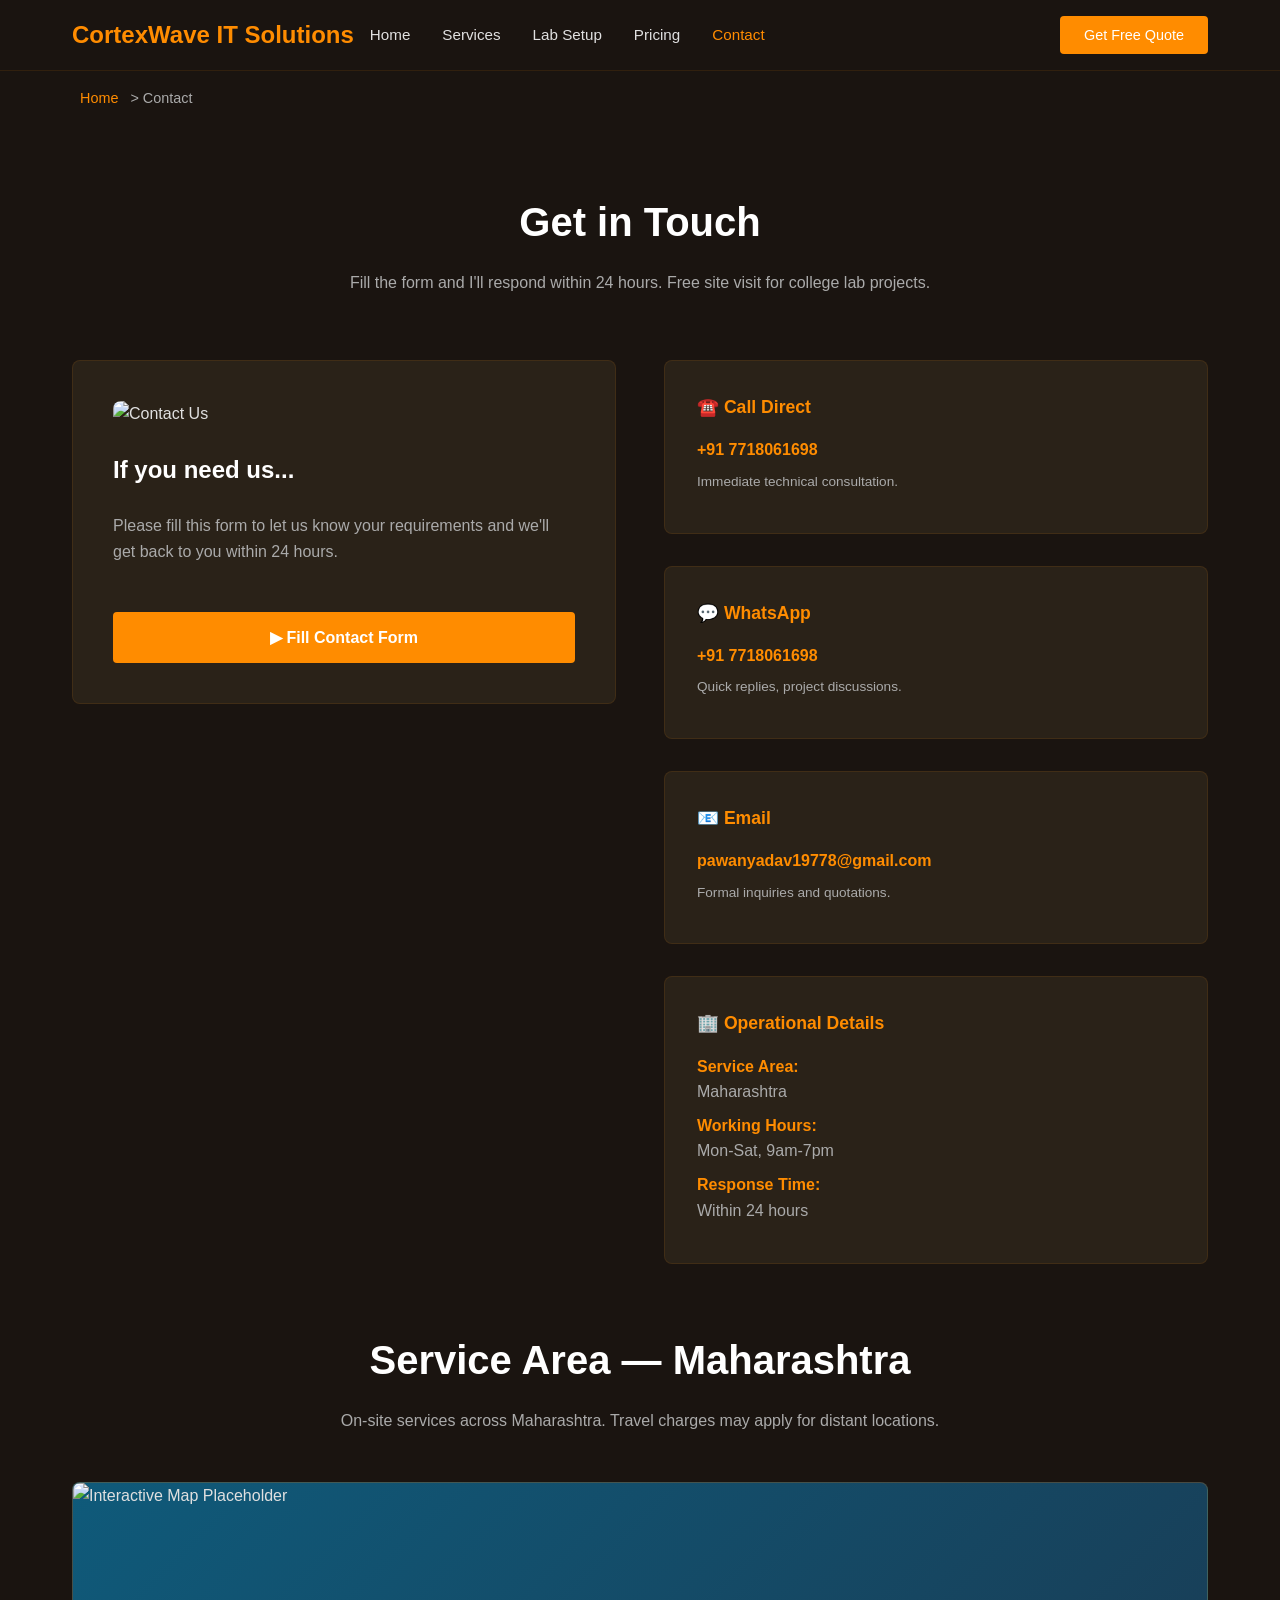
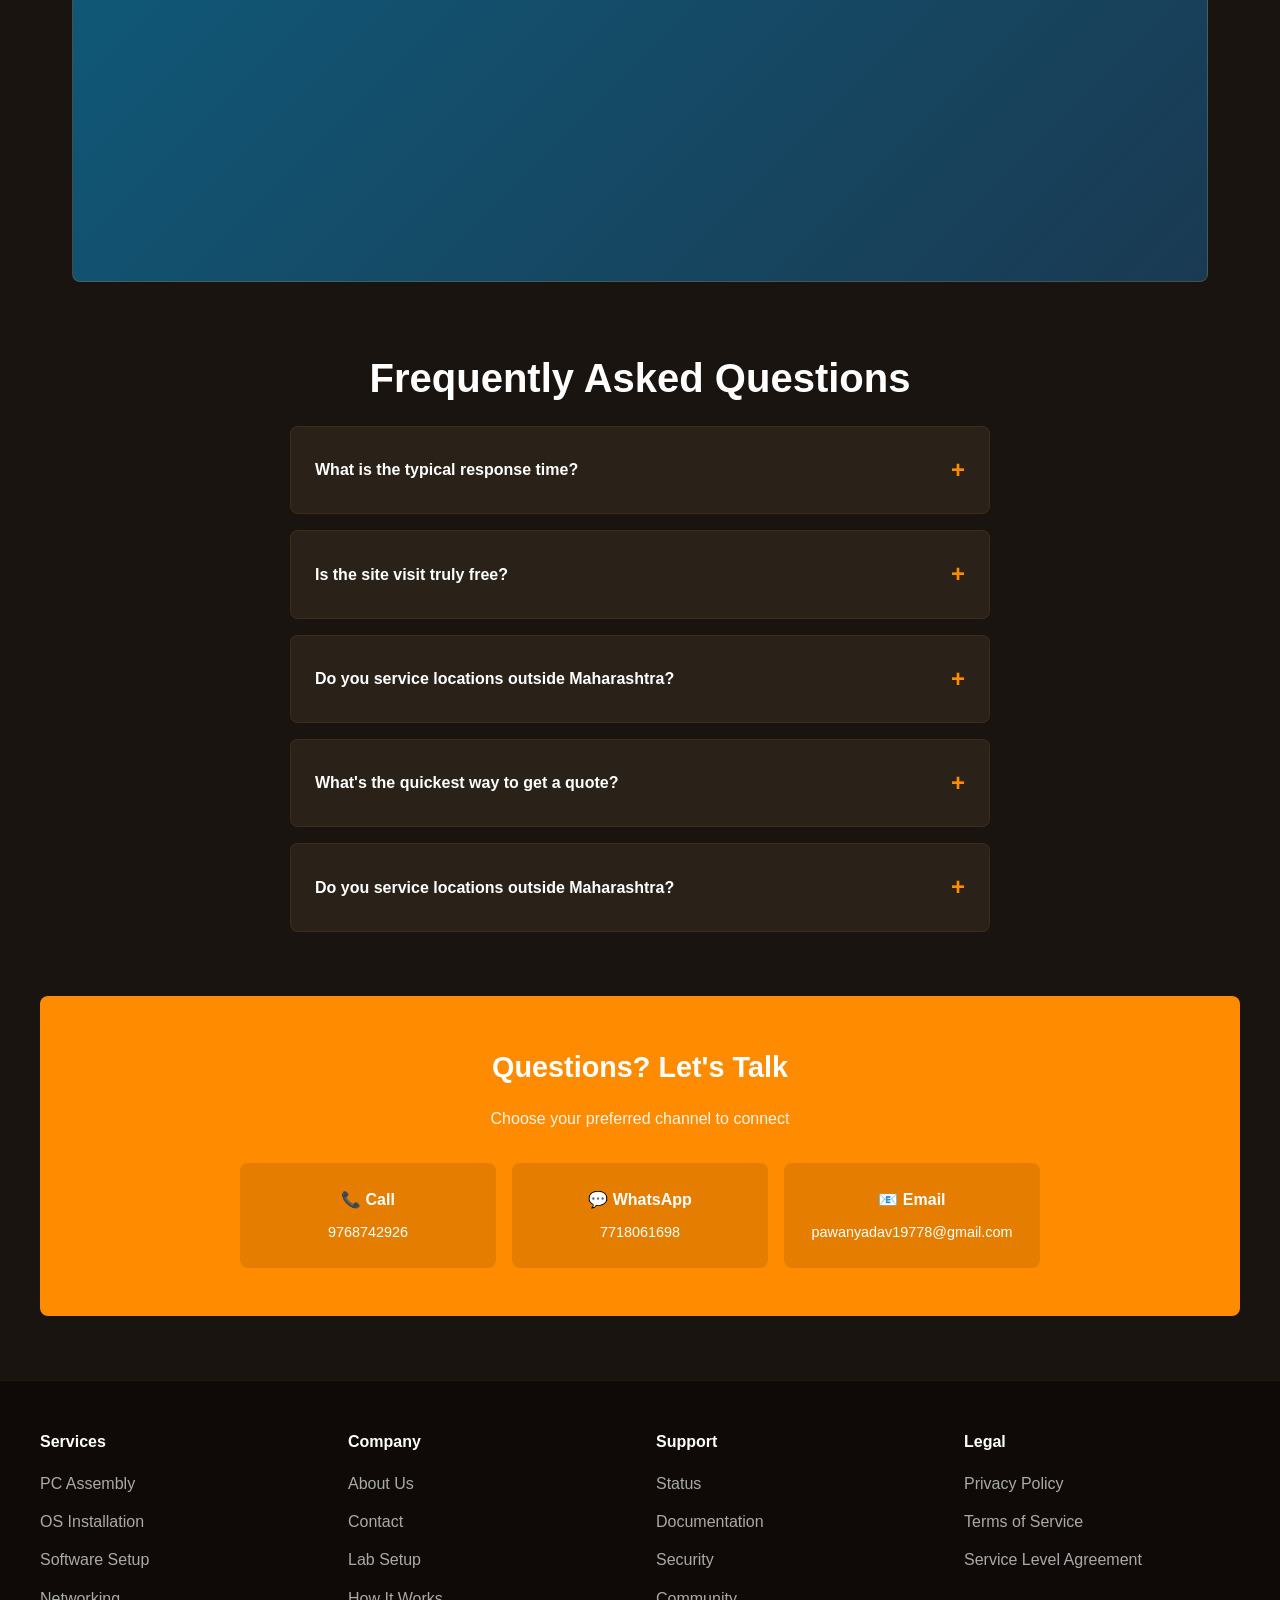
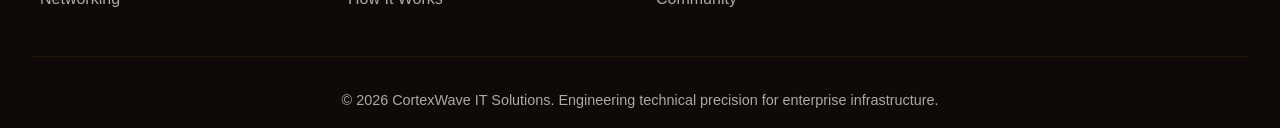
==== contact.html @ c566381f "first commit" ====
<!DOCTYPE html>
<html lang="en">

<head>
  <meta charset="UTF-8">
  <meta name="viewport" content="width=device-width, initial-scale=1.0">
  <title>Contact Us - ITCore Solutions</title>
  <link rel="stylesheet" href="css/style.css">
</head>

<body>
  <!-- HEADER & NAVIGATION -->
  <header>
    <div class="navbar">
      <a href="index.html" class="logo">
        CortexWave IT Solutions
      </a>
      <button class="menu-toggle">
        <span></span>
        <span></span>
        <span></span>
      </button>
      <nav>
        <ul>
          <li><a href="index.html">Home</a></li>
          <li><a href="services.html">Services</a></li>
          <li><a href="index.html#lab-setup">Lab Setup</a></li>
          <li><a href="pricing.html">Pricing</a></li>
          <li><a href="contact.html">Contact</a></li>
        </ul>
      </nav>
      <button class="cta-button">Get Free Quote</button>
    </div>
  </header>

  <!-- BREADCRUMB -->
  <div class="breadcrumb">
    <a href="index.html">Home</a> > Contact
  </div>

  <!-- PAGE HEADER -->
  <section class="section" style="text-align: center; margin-bottom: 3rem;">
    <h1 class="section-title">Get in Touch</h1>
    <p class="section-subtitle">Fill the form and I'll respond within 24 hours. Free site visit for college lab
      projects.</p>
  </section>

  <!-- CONTACT SECTION -->
  <section class="section">
    <div class="contact-wrapper">
      <!-- CONTACT PROMPT -->
      <div class="contact-prompt">
        <img src="https://images.unsplash.com/photo-1552664730-d307ca884978?w=400&h=300&fit=crop" alt="Contact Us" style="width: 100%; height: 300px; object-fit: cover; border-radius: 8px; margin-bottom: 1.5rem;">
        <h3>If you need us...</h3>
        <p>Please fill this form to let us know your requirements and we'll get back to you within 24 hours.</p>
        <button type="button" class="submit-button"
          onclick="window.open('https://docs.google.com/forms/d/e/1FAIpQLScsiem7WLIhkgE69iHA4ilGwhXIZQenbUrupxUTX5puWzmUIw/viewform?usp=publish-editor','_blank')">
          ▶ Fill Contact Form
        </button>
      </div>

      <!-- CONTACT INFO -->
      <div class="contact-info">
        <div class="contact-card">
          <h3>☎️ Call Direct</h3>
          <p><a href="tel:9768742926" class="contact-link">+91 7718061698</a></p>
          <p style="font-size: 0.85rem;">Immediate technical consultation.</p>
        </div>

        <div class="contact-card">
          <h3>💬 WhatsApp</h3>
          <p><a href="https://wa.me/917718061698" class="contact-link">+91 7718061698</a></p>
          <p style="font-size: 0.85rem;">Quick replies, project discussions.</p>
        </div>

        <div class="contact-card">
          <h3>📧 Email</h3>
          <p><a href="mailto:singhayush6565@gmail.com" class="contact-link">pawanyadav19778@gmail.com</a></p>
          <p style="font-size: 0.85rem;">Formal inquiries and quotations.</p>
        </div>

        <div class="contact-card">
          <h3>🏢 Operational Details</h3>
          <p style="margin: 0.5rem 0;"><strong style="color: #ff8c00;">Service Area:</strong><br />Maharashtra</p>
          <p style="margin: 0.5rem 0;"><strong style="color: #ff8c00;">Working Hours:</strong><br />Mon-Sat, 9am-7pm</p>
          <p style="margin: 0.5rem 0;"><strong style="color: #ff8c00;">Response Time:</strong><br />Within 24 hours</p>
        </div>
      </div>
    </div>
  </section>

  <!-- SERVICE AREA MAP -->
  <section class="section">
    <h2 class="section-title">Service Area — Maharashtra</h2>
    <p class="section-subtitle">On-site services across Maharashtra. Travel charges may apply for distant locations.</p>

    <div
      style="position: relative; background: linear-gradient(135deg, #0f5a7a, #1a3a52); border-radius: 8px; height: 400px; display: flex; align-items: center; justify-content: center; overflow: hidden; border: 1px solid rgba(255, 140, 0, 0.2); margin-top: 2rem;">
      <img src="https://images.unsplash.com/photo-1524661135-423995f22d0b?w=600&h=400&fit=crop"
        alt="Interactive Map Placeholder" style="width: 100%; height: 100%; object-fit: cover;">
    </div>
  </section>

  <!-- FAQ SECTION -->
  <section class="section">
    <h2 class="section-title">Frequently Asked Questions</h2>

    <div class="faq-container">
      <div class="faq-item">
        <div class="faq-question">
          <span>What is the typical response time?</span>
          <span class="faq-icon">+</span>
        </div>
        <div class="faq-answer">
          We aim to respond within 24 hours for all inquiries. For urgent matters, you can call directly at 9768742926
          or WhatsApp for immediate assistance.
        </div>
      </div>

      <div class="faq-item">
        <div class="faq-question">
          <span>Is the site visit truly free?</span>
          <span class="faq-icon">+</span>
        </div>
        <div class="faq-answer">
          Yes, absolutely. For eligible educational institutions, the site visit is completely free with no obligation
          to purchase our services. This is our way to understand your exact requirements.
        </div>
      </div>

      <div class="faq-item">
        <div class="faq-question">
          <span>Do you service locations outside Maharashtra?</span>
          <span class="faq-icon">+</span>
        </div>
        <div class="faq-answer">
          We primarily serve Maharashtra. For distant locations outside Maharashtra, travel charges may apply. Contact
          us to discuss feasibility.
        </div>
      </div>

      <div class="faq-item">
        <div class="faq-question">
          <span>What's the quickest way to get a quote?</span>
          <span class="faq-icon">+</span>
        </div>
        <div class="faq-answer">
          WhatsApp is fastest. Send details of your project and we'll respond with preliminary pricing and next steps
          within a few hours.
        </div>
      </div>

      <div class="faq-item">
        <div class="faq-question">
          <span>Do you service locations outside Maharashtra?</span>
          <span class="faq-icon">+</span>
        </div>
        <div class="faq-answer">
          We primarily serve Maharashtra. For distant locations outside Maharashtra, travel charges may apply. Contact
          us to discuss feasibility.
        </div>
      </div>
    </div>
  </section>

  <!-- QUICK CONTACT CTA -->
  <section class="section" style="background-color: #ff8c00; padding: 3rem 2rem; border-radius: 8px;">
    <div style="text-align: center;">
      <h3 style="font-size: 1.8rem; margin-bottom: 1rem; color: white;">Questions? Let's Talk</h3>
      <p style="margin-bottom: 2rem; color: rgba(255,255,255,0.9); font-size: 1rem;">Choose your preferred channel to
        connect</p>

      <div
        style="display: grid; grid-template-columns: repeat(auto-fit, minmax(200px, 1fr)); gap: 1rem; max-width: 800px; margin: 0 auto;">
        <a href="tel:9768742926"
          style="display: block; padding: 1.5rem; background-color: rgba(0,0,0,0.1); border-radius: 8px; color: white; text-decoration: none; transition: all 0.3s ease;">
          <h4 style="margin-bottom: 0.5rem;">📞 Call</h4>
          <p style="font-size: 0.9rem;">9768742926</p>
        </a>

        <a href="https://wa.me/917718061698?text=Hi%20I%20would%20like%20to%20know%20more%20about%20your%20IT%20services"
          style="display: block; padding: 1.5rem; background-color: rgba(0,0,0,0.1); border-radius: 8px; color: white; text-decoration: none; transition: all 0.3s ease;"
          target="_blank">
          <h4 style="margin-bottom: 0.5rem;">💬 WhatsApp</h4>
          <p style="font-size: 0.9rem;">7718061698</p>
        </a>

        <a href="mailto:pawanyadav19778@gmail.com"
          style="display: block; padding: 1.5rem; background-color: rgba(0,0,0,0.1); border-radius: 8px; color: white; text-decoration: none; transition: all 0.3s ease;">
          <h4 style="margin-bottom: 0.5rem;">📧 Email</h4>
          <p style="font-size: 0.9rem;">pawanyadav19778@gmail.com</p>
        </a>
      </div>
    </div>
  </section>

  <!-- FOOTER -->
  <footer>
    <div class="container">
      <div>
        <h4>Services</h4>
        <ul>
          <li><a href="services.html">PC Assembly</a></li>
          <li><a href="services.html">OS Installation</a></li>
          <li><a href="services.html">Software Setup</a></li>
          <li><a href="services.html">Networking</a></li>
        </ul>
      </div>
      <div>
        <h4>Company</h4>
        <ul>
          <li><a href="#">About Us</a></li>
          <li><a href="contact.html">Contact</a></li>
          <li><a href="#">Lab Setup</a></li>
          <li><a href="#">How It Works</a></li>
        </ul>
      </div>
      <div>
        <h4>Support</h4>
        <ul>
          <li><a href="#">Status</a></li>
          <li><a href="#">Documentation</a></li>
          <li><a href="#">Security</a></li>
          <li><a href="#">Community</a></li>
        </ul>
      </div>
      <div>
        <h4>Legal</h4>
        <ul>
          <li><a href="#">Privacy Policy</a></li>
          <li><a href="#">Terms of Service</a></li>
          <li><a href="#">Service Level Agreement</a></li>
        </ul>
      </div>
    </div>
    <div class="footer-bottom">
      <p>&copy; 2026 CortexWave IT Solutions. Engineering technical precision for enterprise infrastructure.</p>
    </div>
  </footer>

  <script src="js/script.js"></script>
</body>

</html>
---- css/style.css ----
* {
  margin: 0;
  padding: 0;
  box-sizing: border-box;
}

html, body {
  overflow-x: hidden;
}

:root {
  --primary-color: #ff8c00;
  --dark-bg: #1a1410;
  --dark-card: #2a2218;
  --text-light: #e0e0e0;
  --text-dark: #333;
  --accent-orange: #ff6b35;
}

body {
  font-family: 'Segoe UI', Tahoma, Geneva, Verdana, sans-serif;
  background-color: var(--dark-bg);
  color: var(--text-light);
  line-height: 1.6;
  overflow-x: hidden;
}

/* ===== HEADER & NAVIGATION ===== */
header {
  background-color: var(--dark-bg);
  padding: 1rem 0;
  position: sticky;
  top: 0;
  z-index: 100;
  border-bottom: 1px solid rgba(255, 140, 0, 0.1);
}

.navbar {
  max-width: 1200px;
  margin: 0 auto;
  padding: 0 2rem;
  display: flex;
  justify-content: flex-start;
  align-items: center;
  gap: 1rem;
  flex-wrap: wrap;
}

.logo {
  font-size: 1.5rem;
  font-weight: bold;
  color: var(--primary-color);
  text-decoration: none;
  display: flex;
  align-items: center;
  gap: 0.5rem;
  white-space: nowrap;
  order: 1;
}

.logo img {
  width: 32px;
  height: 32px;
}

/* Hamburger Menu Toggle */
.menu-toggle {
  display: none;
  flex-direction: column;
  background: none;
  border: none;
  cursor: pointer;
  padding: 0.5rem;
  gap: 0.4rem;
  order: 3;
}

.menu-toggle span {
  width: 25px;
  height: 3px;
  background-color: var(--primary-color);
  border-radius: 2px;
  transition: all 0.3s ease;
  display: block;
}

.menu-toggle.active span:nth-child(1) {
  transform: rotate(45deg) translate(8px, 8px);
}

.menu-toggle.active span:nth-child(2) {
  opacity: 0;
}

.menu-toggle.active span:nth-child(3) {
  transform: rotate(-45deg) translate(7px, -7px);
}

nav {
  flex: 1;
  display: flex;
  order: 2;
}

nav ul {
  display: flex;
  list-style: none;
  gap: 2rem;
  width: 100%;
}

nav a {
  color: var(--text-light);
  text-decoration: none;
  transition: all 0.3s ease;
  font-size: 0.95rem;
  position: relative;
  padding: 0.5rem 0;
}

nav a::after {
  content: '';
  position: absolute;
  bottom: 0;
  left: 0;
  width: 0;
  height: 2px;
  background-color: var(--primary-color);
  transition: width 0.3s ease;
}

nav a:hover {
  color: var(--primary-color);
}

nav a:hover::after {
  width: 100%;
}

.cta-button {
  background-color: var(--primary-color);
  color: white;
  padding: 0.7rem 1.5rem;
  border: none;
  border-radius: 4px;
  cursor: pointer;
  font-size: 0.9rem;
  transition: all 0.3s ease;
  white-space: nowrap;
  margin-left: auto;
  order: 3;
}

.cta-button:hover {
  background-color: var(--accent-orange);
  transform: translateY(-2px);
  box-shadow: 0 5px 15px rgba(255, 140, 0, 0.3);
}

/* ===== HERO SECTION ===== */
.hero {
  background: linear-gradient(135deg, var(--dark-bg) 0%, #2a1f18 100%);
  padding: 80px 2rem;
  text-align: left;
  max-width: 1200px;
  margin: 0 auto;
  display: grid;
  grid-template-columns: 1fr 1fr;
  gap: 4rem;
  align-items: center;
  width: 100%;
}

.hero-content h1 {
  font-size: 3rem;
  margin: 1rem 0;
  line-height: 1.2;
  color: white;
}

.hero-content h1 span {
  color: var(--primary-color);
}

.hero-content p {
  font-size: 1rem;
  margin-bottom: 2rem;
  color: #aaa;
  line-height: 1.8;
}

.hero-buttons {
  display: flex;
  gap: 1rem;
  margin-bottom: 2rem;
}

.hero-buttons .cta-button {
  padding: 1rem 2rem;
  font-size: 1rem;
}

.hero-buttons .secondary-button {
  background-color: transparent;
  border: 1px solid var(--primary-color);
  color: var(--primary-color);
}

.hero-buttons .secondary-button:hover {
  background-color: var(--primary-color);
  color: white;
}

.hero-image {
  background: linear-gradient(135deg, #0f5a7a, #1a3a52);
  border-radius: 8px;
  overflow: hidden;
  height: 400px;
  display: flex;
  align-items: center;
  justify-content: center;
  border: 1px solid rgba(255, 140, 0, 0.2);
}

.hero-image img {
  width: 100%;
  height: 100%;
  object-fit: cover;
}

.stats {
  display: grid;
  grid-template-columns: repeat(4, 1fr);
  gap: 2rem;
  margin-top: 3rem;
  padding-top: 3rem;
  border-top: 1px solid rgba(255, 255, 255, 0.1);
}

.stat {
  text-align: center;
}

.stat-number {
  font-size: 2rem;
  color: var(--primary-color);
  font-weight: bold;
}

.stat-label {
  color: #aaa;
  font-size: 0.9rem;
  margin-top: 0.5rem;
}

/* ===== SERVICES GRID ===== */
.section {
  max-width: 1200px;
  margin: 4rem auto;
  padding: 0 2rem;
  width: 100%;
}

.section-title {
  text-align: center;
  font-size: 2.5rem;
  margin-bottom: 1rem;
  color: white;
}

.section-subtitle {
  text-align: center;
  color: #aaa;
  margin-bottom: 3rem;
  font-size: 1rem;
}

.services-grid {
  display: grid;
  grid-template-columns: repeat(auto-fit, minmax(280px, 1fr));
  gap: 2rem;
  margin-bottom: 4rem;
}

.service-card {
  background-color: var(--dark-card);
  padding: 2rem;
  border-radius: 8px;
  border: 1px solid rgba(255, 140, 0, 0.1);
  transition: all 0.3s ease;
  cursor: pointer;
}

.service-card:hover {
  border-color: var(--primary-color);
  transform: translateY(-5px);
  box-shadow: 0 10px 30px rgba(255, 140, 0, 0.2);
}

.service-icon {
  font-size: 3rem;
  margin-bottom: 1rem;
  color: var(--primary-color);
}

.service-card h3 {
  font-size: 1.3rem;
  margin-bottom: 1rem;
  color: white;
}

.service-card p {
  font-size: 0.95rem;
  color: #aaa;
  line-height: 1.6;
}

.view-details {
  color: var(--primary-color);
  text-decoration: none;
  margin-top: 1.5rem;
  display: inline-block;
  font-size: 0.9rem;
  font-weight: 600;
}

.view-details:hover {
  text-decoration: underline;
}

/* ===== SERVICE DETAIL SECTIONS ===== */
.service-detail {
  display: grid;
  grid-template-columns: repeat(2, minmax(0, 1fr));
  gap: 3rem;
  align-items: center;
  width: 100%;
}

.service-detail .service-image {
  border-radius: 8px;
  overflow: hidden;
  min-height: 400px;
  display: flex;
  align-items: center;
  justify-content: center;
}

.service-detail .service-image img {
  width: 100%;
  height: 100%;
  object-fit: cover;
  display: block;
}

/* Zigzag layout: alternate image and text positions */
.service-detail:nth-of-type(even) {
  direction: rtl;
}

.service-detail:nth-of-type(even) > * {
  direction: ltr;
}

.service-detail .service-text h3 {
  font-size: 2rem;
  margin-bottom: 1.5rem;
  color: white;
}

.service-detail .service-text p {
  color: #aaa;
  line-height: 1.8;
  margin-bottom: 1.5rem;
  font-size: 0.95rem;
}

.service-detail .service-list {
  display: grid;
  gap: 1.2rem;
  margin-top: 2rem;
}

.service-detail .service-point {
  display: flex;
  align-items: flex-start;
  gap: 1rem;
}

.service-detail .service-point span {
  color: var(--primary-color);
  font-weight: bold;
  font-size: 1.1rem;
  margin-top: 2px;
  flex-shrink: 0;
}

.service-detail .service-point h4 {
  color: white;
  margin: 0;
  font-size: 0.95rem;
  font-weight: 500;
}

/* ===== LAB SETUP SECTION ===== */
.lab-setup-detail {
  display: grid;
  grid-template-columns: repeat(2, minmax(0, 1fr));
  gap: 3rem;
  align-items: center;
  width: 100%;
}

.lab-image {
  border-radius: 8px;
  overflow: hidden;
  min-height: 400px;
  display: flex;
  align-items: center;
  justify-content: center;
}

.lab-image img {
  width: 100%;
  height: 100%;
  object-fit: cover;
  display: block;
}

.lab-content h3 {
  font-size: 2rem;
  margin-bottom: 1.5rem;
  color: white;
}

.lab-content p {
  color: #aaa;
  line-height: 1.8;
  margin-bottom: 1.5rem;
}

/* ===== PRICING PAGE ===== */
.pricing-container {
  display: grid;
  grid-template-columns: repeat(auto-fit, minmax(300px, 1fr));
  gap: 2rem;
  margin-bottom: 4rem;
}

.pricing-card {
  background-color: var(--dark-card);
  padding: 2.5rem;
  border-radius: 8px;
  border: 1px solid rgba(255, 140, 0, 0.1);
  position: relative;
}

.pricing-card.featured {
  border-color: var(--primary-color);
  box-shadow: 0 0 30px rgba(255, 140, 0, 0.2);
  transform: scale(1.05);
}

.pricing-badge {
  position: absolute;
  top: -15px;
  left: 50%;
  transform: translateX(-50%);
  background-color: var(--primary-color);
  color: white;
  padding: 0.3rem 1rem;
  border-radius: 20px;
  font-size: 0.8rem;
  font-weight: 600;
}

.pricing-card h3 {
  font-size: 1.3rem;
  margin-bottom: 0.5rem;
  color: white;
}

.pricing-card .subtitle {
  color: #aaa;
  font-size: 0.9rem;
  margin-bottom: 1.5rem;
}

.price {
  font-size: 2.5rem;
  color: var(--primary-color);
  margin: 1rem 0;
  font-weight: bold;
}

.price-unit {
  font-size: 0.9rem;
  color: #aaa;
}

.pricing-features {
  list-style: none;
  margin: 2rem 0;
  color: #aaa;
}

.pricing-features li {
  padding: 0.8rem 0;
  border-bottom: 1px solid rgba(255, 255, 255, 0.05);
  display: flex;
  align-items: center;
  gap: 0.8rem;
}

.pricing-features li:before {
  content: "✓";
  color: var(--primary-color);
  font-weight: bold;
  font-size: 1.2rem;
}

.pricing-button {
  width: 100%;
  padding: 1rem;
  margin-top: 2rem;
  background-color: var(--primary-color);
  color: white;
  border: none;
  border-radius: 4px;
  cursor: pointer;
  font-size: 1rem;
  font-weight: 600;
  transition: background-color 0.3s ease;
}

.pricing-button:hover {
  background-color: var(--accent-orange);
}

.pricing-card.featured .pricing-button {
  background-color: var(--primary-color);
}

/* ===== CONTACT PAGE ===== */
.contact-wrapper {
  display: grid;
  grid-template-columns: 1fr 1fr;
  gap: 3rem;
  margin-bottom: 3rem;
}

.contact-form {
  background-color: var(--dark-card);
  padding: 2.5rem;
  border-radius: 8px;
  border: 1px solid rgba(255, 140, 0, 0.1);
}

.form-group {
  margin-bottom: 1.5rem;
}

.form-group label {
  display: block;
  margin-bottom: 0.5rem;
  color: white;
  font-size: 0.9rem;
  font-weight: 600;
}

.form-group input,
.form-group textarea,
.form-group select {
  width: 100%;
  padding: 0.8rem;
  background-color: #1a1410;
  border: 1px solid rgba(255, 140, 0, 0.1);
  border-radius: 4px;
  color: var(--text-light);
  font-size: 0.9rem;
  font-family: inherit;
  transition: border-color 0.3s ease;
}

.form-group input:focus,
.form-group textarea:focus,
.form-group select:focus {
  outline: none;
  border-color: var(--primary-color);
}

.form-row {
  display: grid;
  grid-template-columns: 1fr 1fr;
  gap: 1rem;
}

.form-group textarea {
  min-height: 120px;
  resize: vertical;
}

.submit-button {
  width: 100%;
  padding: 1rem;
  background-color: var(--primary-color);
  color: white;
  border: none;
  border-radius: 4px;
  cursor: pointer;
  font-size: 1rem;
  font-weight: 600;
  transition: background-color 0.3s ease;
  margin-top: 1rem;
}

.submit-button:hover {
  background-color: var(--accent-orange);
}

.contact-prompt {
  background-color: var(--dark-card);
  padding: 2.5rem;
  border-radius: 8px;
  border: 1px solid rgba(255, 140, 0, 0.1);
}

.contact-prompt h3 {
  font-size: 1.5rem;
  color: white;
  margin-bottom: 1.5rem;
}

.contact-prompt p {
  color: #aaa;
  margin-bottom: 2rem;
  line-height: 1.6;
}

.contact-info {
  display: flex;
  flex-direction: column;
  gap: 2rem;
}

.contact-card {
  background-color: var(--dark-card);
  padding: 2rem;
  border-radius: 8px;
  border: 1px solid rgba(255, 140, 0, 0.1);
  transition: all 0.3s ease;
}

.contact-card:hover {
  border-color: var(--primary-color);
  transform: translateY(-5px);
}

.contact-card h3 {
  color: var(--primary-color);
  margin-bottom: 1rem;
  font-size: 1.1rem;
}

.contact-card p {
  color: #aaa;
  margin-bottom: 0.5rem;
}

.contact-link {
  color: var(--primary-color);
  text-decoration: none;
  font-weight: 600;
  transition: color 0.3s ease;
}

.contact-link:hover {
  color: var(--accent-orange);
  text-decoration: underline;
}

/* ===== FAQ SECTION ===== */
.faq-container {
  max-width: 700px;
  margin: 0 auto;
}

.faq-item {
  background-color: var(--dark-card);
  margin-bottom: 1rem;
  border-radius: 8px;
  border: 1px solid rgba(255, 140, 0, 0.1);
  overflow: hidden;
}

.faq-question {
  background-color: var(--dark-card);
  padding: 1.5rem;
  cursor: pointer;
  display: flex;
  justify-content: space-between;
  align-items: center;
  transition: all 0.3s ease;
  color: white;
  font-weight: 600;
}

.faq-question:hover {
  background-color: #3a3228;
}

.faq-icon {
  color: var(--primary-color);
  font-size: 1.5rem;
  transition: transform 0.3s ease;
}

.faq-item.active .faq-icon {
  transform: rotate(45deg);
}

.faq-answer {
  padding: 0 1.5rem;
  max-height: 0;
  overflow: hidden;
  transition: all 0.3s ease;
  color: #aaa;
}

.faq-item.active .faq-answer {
  padding: 1.5rem;
  max-height: 500px;
}

/* ===== FOOTER ===== */
footer {
  background-color: #0f0a07;
  color: #aaa;
  padding: 3rem 2rem 1rem;
  border-top: 1px solid rgba(255, 140, 0, 0.1);
  margin-top: 4rem;
  width: 100%;
}

footer .container {
  max-width: 1200px;
  margin: 0 auto;
  display: grid;
  grid-template-columns: repeat(auto-fit, minmax(200px, 1fr));
  gap: 2rem;
  margin-bottom: 2rem;
  width: 100%;
}

footer h4 {
  color: white;
  margin-bottom: 1rem;
  font-size: 1rem;
}

footer ul {
  list-style: none;
}

footer ul li {
  margin-bottom: 0.8rem;
}

footer a {
  color: #aaa;
  text-decoration: none;
  transition: color 0.3s ease;
}

footer a:hover {
  color: var(--primary-color);
}

.footer-bottom {
  border-top: 1px solid rgba(255, 140, 0, 0.1);
  padding-top: 2rem;
  text-align: center;
  font-size: 0.9rem;
}

/* ===== BREADCRUMB ===== */
.breadcrumb {
  max-width: 1200px;
  margin: 0 auto;
  padding: 1rem 2rem;
  color: #aaa;
  font-size: 0.9rem;
  width: 100%;
}

.breadcrumb a {
  color: var(--primary-color);
  text-decoration: none;
  margin: 0 0.5rem;
}

.breadcrumb a:hover {
  text-decoration: underline;
}

/* ===== BADGE ===== */
.badge {
  display: inline-block;
  background-color: transparent;
  border: 1px solid var(--primary-color);
  color: var(--primary-color);
  padding: 0.4rem 1rem;
  border-radius: 20px;
  font-size: 0.8rem;
  margin-bottom: 1.5rem;
  text-transform: uppercase;
  font-weight: 600;
}

/* ===== RESPONSIVE ===== */
@media (max-width: 992px) {
  .service-detail {
    gap: 2rem;
  }

  .service-detail .service-image {
    min-height: 320px;
  }

  .lab-setup-detail {
    gap: 2rem;
  }

  .lab-image {
    min-height: 320px;
  }
}

@media (max-width: 768px) {
  .section {
    padding: 0 1.5rem;
  }

  .service-detail {
    grid-template-columns: 1fr;
    gap: 2rem;
  }

  .service-detail .service-image {
    min-height: 280px;
    order: -1;
  }

  .service-detail .service-text {
    order: 1;
  }

  .lab-setup-detail {
    grid-template-columns: 1fr;
    gap: 2rem;
  }

  .lab-image {
    min-height: 280px;
    order: -1;
  }

  .lab-content {
    order: 1;
  }

  .service-detail .service-text h3 {
    font-size: 1.6rem;
    margin-bottom: 1rem;
  }

  nav ul {
    gap: 1rem;
  }

  .hero {
    grid-template-columns: 1fr;
    padding: 40px 2rem;
  }

  .hero-content h1 {
    font-size: 2rem;
  }

  .stats {
    grid-template-columns: repeat(2, 1fr);
  }

  .contact-wrapper {
    grid-template-columns: 1fr;
  }

  .form-row {
    grid-template-columns: 1fr;
  }

  .services-grid {
    grid-template-columns: 1fr;
  }

  .pricing-container {
    grid-template-columns: 1fr;
  }

  .pricing-card.featured {
    transform: scale(1);
  }

  /* Mobile Menu Hamburger */
  .menu-toggle {
    display: flex;
  }

  .navbar {
    position: relative;
  }

  nav {
    position: fixed;
    top: 60px;
    left: 0;
    right: 0;
    background-color: #2a2218;
    flex-direction: column;
    padding: 0;
    max-height: 0;
    overflow-y: auto;
    transition: max-height 0.3s ease, padding 0.3s ease, visibility 0.3s ease;
    border-bottom: 1px solid rgba(255, 140, 0, 0.1);
    box-shadow: 0 10px 25px rgba(0, 0, 0, 0.5);
    visibility: hidden;
    z-index: 99;
    margin-left: 0;
  }

  nav.active {
    max-height: calc(100vh - 60px);
    padding: 1.5rem 0;
    visibility: visible;
  }

  nav ul {
    flex-direction: column;
    gap: 0;
    width: 100%;
  }

  nav li {
    border-bottom: 1px solid rgba(255, 255, 255, 0.05);
  }

  nav a {
    display: block;
    padding: 1rem 2rem;
    font-size: 1rem;
  }

  nav a::after {
    display: none;
  }

  nav a:hover {
    background-color: rgba(255, 140, 0, 0.1);
    padding-left: 2.3rem;
  }

  .cta-button {
    padding: 0.6rem 1.2rem;
    font-size: 0.85rem;
    margin-left: auto;
  }

  header {
    padding: 0.8rem 0;
  }

  .navbar {
    padding: 0 1rem;
    justify-content: flex-start;
    gap: 0.5rem;
  }

  .logo {
    font-size: 1.2rem;
  }
}

@media (max-width: 480px) {
  .navbar {
    flex-wrap: wrap;
    padding: 0 1rem;
    justify-content: flex-start;
    gap: 0.5rem;
  }

  .logo {
    font-size: 1rem;
    order: 1;
  }

  .cta-button {
    order: 2;
    margin-left: auto;
    padding: 0.6rem 1rem;
    font-size: 0.8rem;
  }

  .menu-toggle {
    order: 3;
  }

  nav {
    order: 4;
    position: fixed;
    top: 60px;
    left: 0;
    right: 0;
    bottom: 0;
    width: 100%;
    background-color: #2a2218;
    max-height: calc(100vh - 60px);
    border-radius: 0;
    box-shadow: 0 20px 40px rgba(0, 0, 0, 0.7);
    visibility: hidden;
    transition: max-height 0.3s ease, visibility 0.3s ease;
    margin-left: 0;
    flex: none;
  }

  nav.active {
    max-height: calc(100vh - 60px);
    visibility: visible;
  }

  nav ul {
    padding-top: 0;
  }

  nav a {
    padding: 1.2rem 1.5rem;
    border-bottom: 1px solid rgba(255, 255, 255, 0.05);
  }

  nav a:hover {
    padding-left: 1.8rem;
  }

  nav li:last-child {
    border-bottom: none;
  }

  .section {
    padding: 0 1rem;
    margin: 2rem auto;
  }

  .hero-content h1 {
    font-size: 1.5rem;
  }

  .section-title {
    font-size: 1.8rem;
  }

  .hero-buttons {
    flex-direction: column;
  }

  .hero-buttons .cta-button {
    width: 100%;
  }

  .menu-toggle span {
    width: 22px;
    height: 2.5px;
  }

  .breadcrumb {
    padding: 1rem 1rem;
  }

  .service-detail {
    grid-template-columns: 1fr;
    gap: 1.5rem;
  }

  .service-detail .service-image {
    min-height: 200px;
  }

  .service-detail .service-text h3 {
    font-size: 1.4rem;
  }

  .service-detail .service-list {
    gap: 1rem;
  }

  .lab-setup-detail {
    grid-template-columns: 1fr;
    gap: 1.5rem;
  }

  .lab-image {
    min-height: 200px;
  }

  .lab-content h3 {
    font-size: 1.4rem;
  }

  /* Mobile Contact Prompt */
  .contact-prompt {
    padding: 1.5rem;
    margin-bottom: 2rem;
  }

  .contact-prompt h3 {
    font-size: 1.3rem;
    margin-bottom: 1.2rem;
  }

  .contact-prompt p {
    font-size: 0.9rem;
    margin-bottom: 1.5rem;
  }

  .submit-button {
    padding: 0.9rem;
    font-size: 0.95rem;
  }

  .contact-info {
    gap: 1.5rem;
  }

  .contact-card {
    padding: 1.5rem;
  }

  .contact-card h3 {
    font-size: 1rem;
  }

  .contact-card p {
    font-size: 0.9rem;
  }

}

/* Desktop-specific contact layout (992px and up) */
@media (min-width: 993px) {
  .contact-wrapper {
    display: grid;
    grid-template-columns: 1fr 1fr;
    gap: 3rem;
    align-items: start;
  }

  .contact-prompt {
    grid-column: 1;
  }

  .contact-info {
    grid-column: 2;
  }

  .submit-button {
    transition: all 0.3s ease;
  }

  .submit-button:hover {
    transform: translateY(-2px);
    box-shadow: 0 5px 15px rgba(255, 140, 0, 0.3);
  }
}
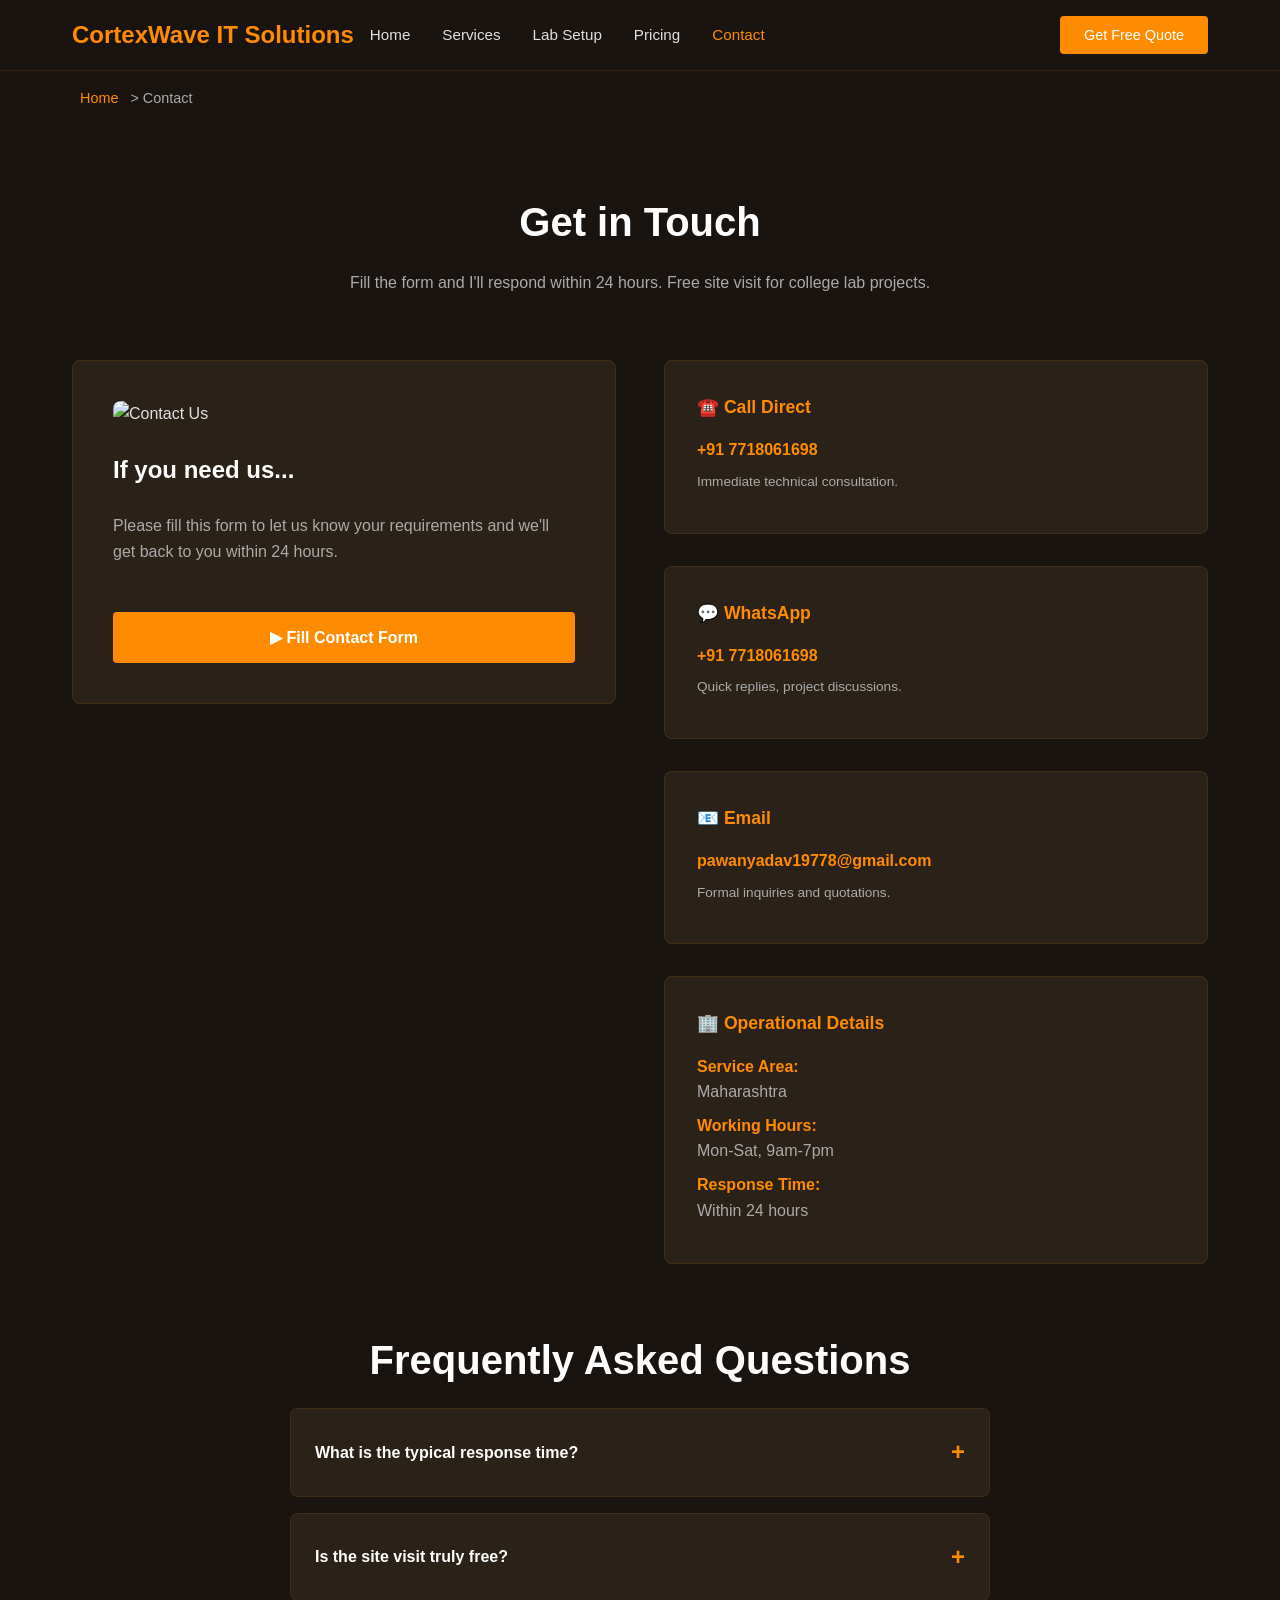
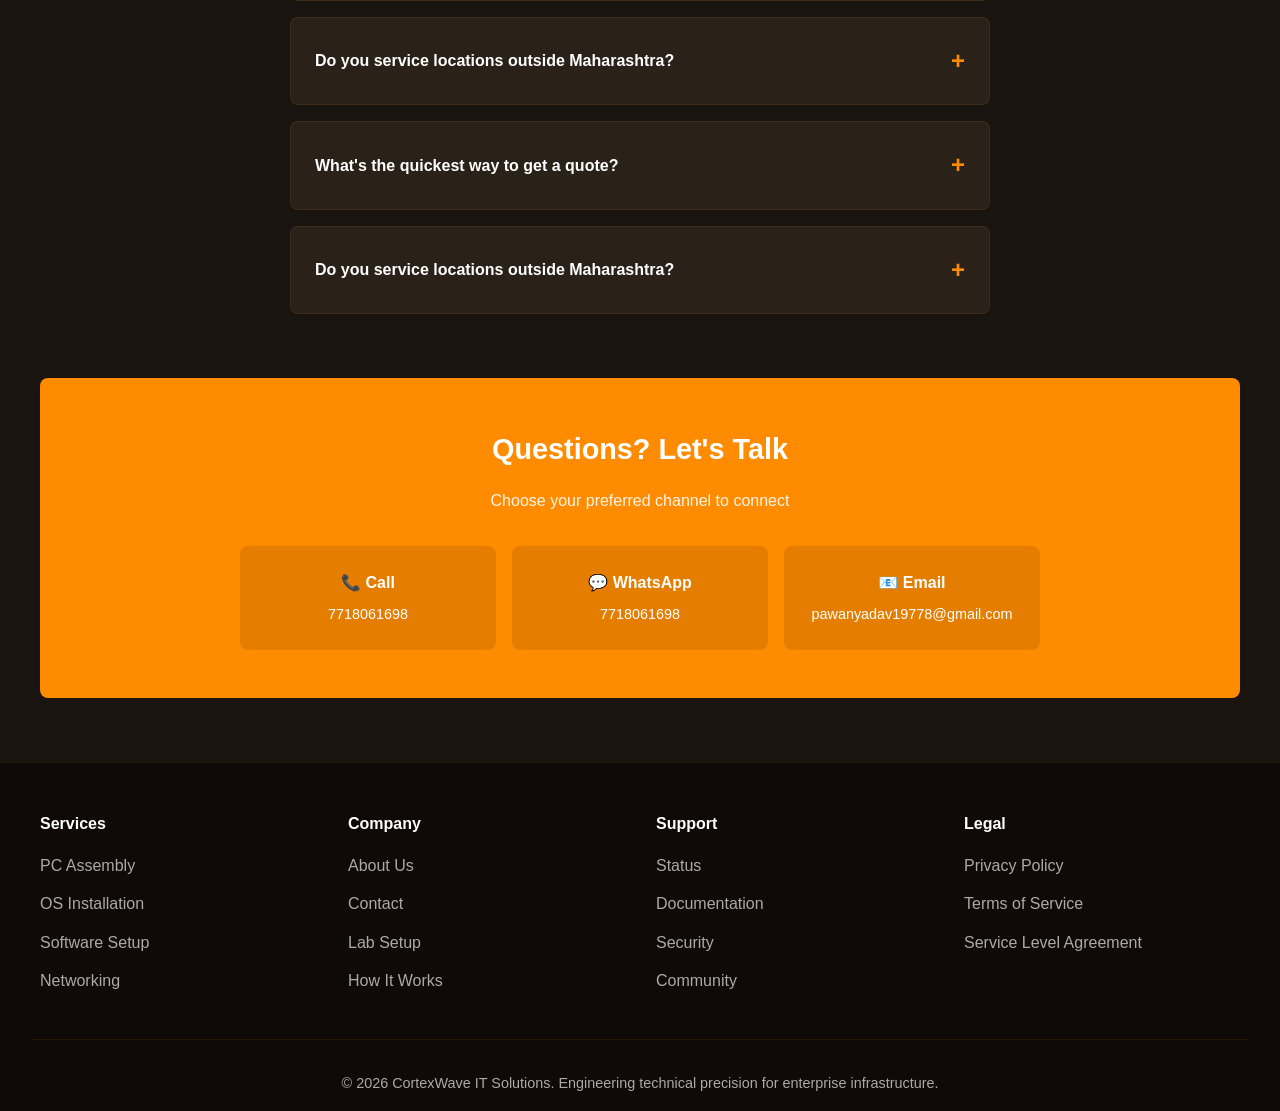
==== commit 925dad61: "first commit" ====
--- a/contact.html
+++ b/contact.html
@@ -29,7 +29,7 @@
           <li><a href="contact.html">Contact</a></li>
         </ul>
       </nav>
-      <button class="cta-button">Get Free Quote</button>
+      <button class="cta-button" onclick="document.querySelector('.contact-wrapper').scrollIntoView({behavior: 'smooth'})">Get Free Quote</button>
     </div>
   </header>
 
@@ -63,7 +63,7 @@
       <div class="contact-info">
         <div class="contact-card">
           <h3>☎️ Call Direct</h3>
-          <p><a href="tel:9768742926" class="contact-link">+91 7718061698</a></p>
+          <p><a href="tel:7718061698" class="contact-link">+91 7718061698</a></p>
           <p style="font-size: 0.85rem;">Immediate technical consultation.</p>
         </div>
 
@@ -90,7 +90,7 @@
   </section>
 
   <!-- SERVICE AREA MAP -->
-  <section class="section">
+  <!-- <section class="section">
     <h2 class="section-title">Service Area — Maharashtra</h2>
     <p class="section-subtitle">On-site services across Maharashtra. Travel charges may apply for distant locations.</p>
 
@@ -99,7 +99,7 @@
       <img src="https://images.unsplash.com/photo-1524661135-423995f22d0b?w=600&h=400&fit=crop"
         alt="Interactive Map Placeholder" style="width: 100%; height: 100%; object-fit: cover;">
     </div>
-  </section>
+  </section> -->
 
   <!-- FAQ SECTION -->
   <section class="section">
@@ -112,7 +112,7 @@
           <span class="faq-icon">+</span>
         </div>
         <div class="faq-answer">
-          We aim to respond within 24 hours for all inquiries. For urgent matters, you can call directly at 9768742926
+          We aim to respond within 24 hours for all inquiries. For urgent matters, you can call directly at 7718061698
           or WhatsApp for immediate assistance.
         </div>
       </div>
@@ -172,10 +172,10 @@
 
       <div
         style="display: grid; grid-template-columns: repeat(auto-fit, minmax(200px, 1fr)); gap: 1rem; max-width: 800px; margin: 0 auto;">
-        <a href="tel:9768742926"
+        <a href="tel:7718061698"
           style="display: block; padding: 1.5rem; background-color: rgba(0,0,0,0.1); border-radius: 8px; color: white; text-decoration: none; transition: all 0.3s ease;">
           <h4 style="margin-bottom: 0.5rem;">📞 Call</h4>
-          <p style="font-size: 0.9rem;">9768742926</p>
+          <p style="font-size: 0.9rem;">7718061698</p>
         </a>
 
         <a href="https://wa.me/917718061698?text=Hi%20I%20would%20like%20to%20know%20more%20about%20your%20IT%20services"
